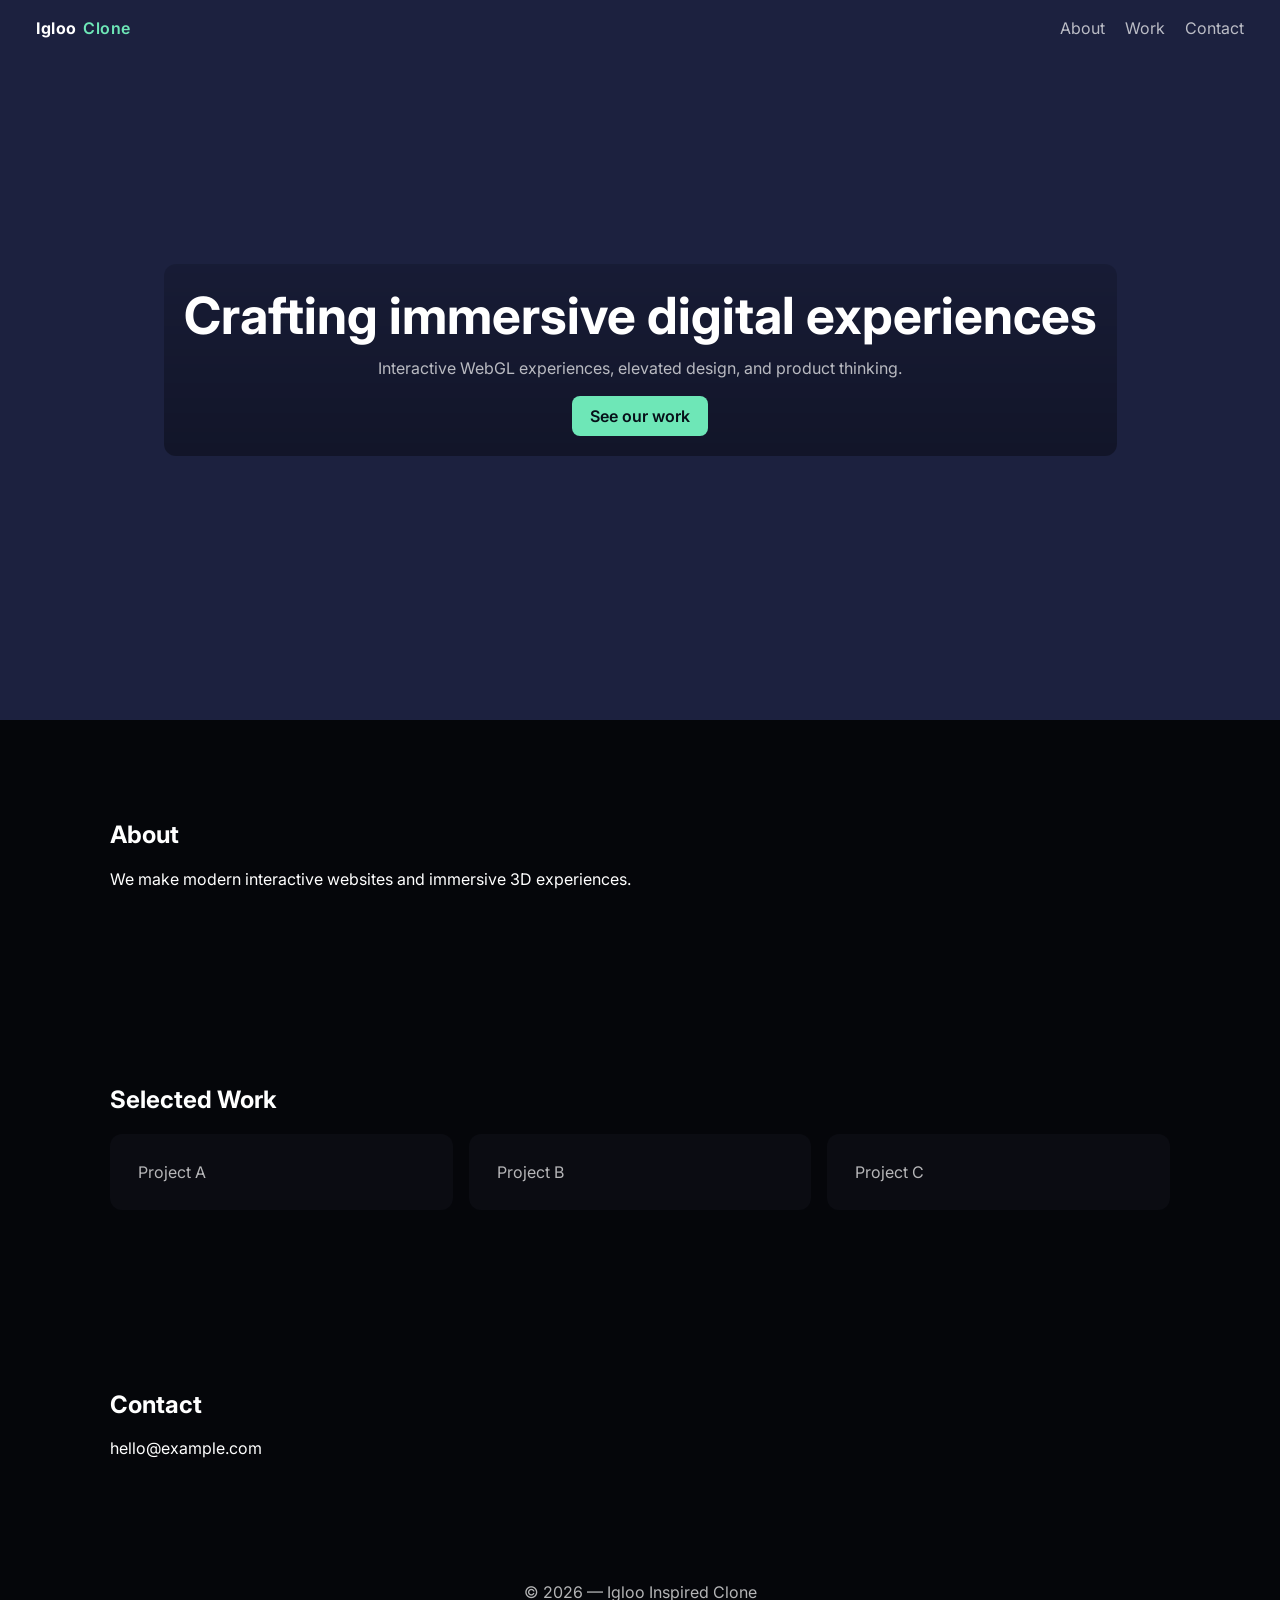
==== igloo-clone/index.html @ 7f8bafae "first commit" ====
<!doctype html>
<html lang="en">
<head>
  <meta charset="utf-8">
  <meta name="viewport" content="width=device-width,initial-scale=1">
  <meta name="description" content="Interactive web experiences and modern design — Igloo-inspired clone.">
  <title>Igloo — Inspired Clone</title>
  <link href="https://fonts.googleapis.com/css2?family=Inter:wght@400;600;700&display=swap" rel="stylesheet">
  <link rel="stylesheet" href="styles.css">
</head>
<body>
  <a class="skip-link" href="#main">Skip to content</a>
  <nav class="site-nav">
    <div class="logo">Igloo<span>Clone</span></div>
    <button class="nav-toggle" aria-label="Toggle navigation" aria-expanded="false">☰</button>
    <ul class="nav-links" role="menu">
      <li role="none"><a role="menuitem" href="#about">About</a></li>
      <li role="none"><a role="menuitem" href="#work">Work</a></li>
      <li role="none"><a role="menuitem" href="#contact">Contact</a></li>
    </ul>
  </nav>

  <header class="hero">
    <canvas id="hero-canvas" aria-hidden="true"></canvas>
    <div class="hero-content">
      <h1>Crafting immersive digital experiences</h1>
      <p>Interactive WebGL experiences, elevated design, and product thinking.</p>
      <a class="btn" href="#work">See our work</a>
    </div>
    <div id="webgl-warning" class="warning" hidden>
      WebGL2 is not available — interactive experience limited.
    </div>
  </header>

  <main id="main">
    <section id="about" class="section">
      <h2>About</h2>
      <p>We make modern interactive websites and immersive 3D experiences.</p>
    </section>

    <section id="work" class="section">
      <h2>Selected Work</h2>
      <div class="cards">
        <div class="card">Project A</div>
        <div class="card">Project B</div>
        <div class="card">Project C</div>
      </div>
    </section>

    <section id="contact" class="section">
      <h2>Contact</h2>
      <p>hello@example.com</p>
    </section>
  </main>

  <footer class="site-footer">
    © 2026 — Igloo Inspired Clone
  </footer>

  <script src="script.js" defer></script>
</body>
</html>
---- igloo-clone/styles.css ----
:root{--bg:#05060a;--accent:#6ee7b7;--muted:rgba(255,255,255,0.7);--card:#0b0c12}
*{box-sizing:border-box}html,body{height:100%}body{margin:0;font-family:Inter,system-ui,Segoe UI,Roboto,Arial;background:var(--bg);color:#fff;-webkit-font-smoothing:antialiased}
.site-nav{display:flex;justify-content:space-between;align-items:center;padding:18px 36px;position:fixed;left:0;right:0;top:0;z-index:10}
.logo{font-weight:700;letter-spacing:0.6px}
.logo span{color:var(--accent);font-weight:600;margin-left:6px}
.nav-links{list-style:none;margin:0;padding:0;display:flex;gap:20px}
.nav-links a{color:var(--muted);text-decoration:none}
.nav-toggle{display:none;background:transparent;border:0;color:var(--muted);font-size:22px}
.hero{position:relative;height:80vh;display:flex;align-items:center;justify-content:center;overflow:hidden}
#hero-canvas{position:absolute;inset:0;width:100%;height:100%;display:block}
.hero-content{position:relative;z-index:2;text-align:center;padding:20px;background:linear-gradient(0deg, rgba(0,0,0,0.35), rgba(0,0,0,0.15));border-radius:12px}
.hero-content h1{font-size:clamp(28px,4vw,56px);margin:0 0 12px}
.hero-content p{color:var(--muted);margin:0 0 18px}
.btn{display:inline-block;padding:10px 18px;background:var(--accent);color:#061018;border-radius:8px;text-decoration:none;font-weight:600}
.warning{position:absolute;left:16px;bottom:16px;z-index:3;background:rgba(0,0,0,0.6);padding:8px 12px;border-radius:8px;color:#ffd1d1}
.section{padding:80px 20px;max-width:1100px;margin:0 auto}
.cards{display:grid;grid-template-columns:repeat(auto-fit,minmax(200px,1fr));gap:16px}
.card{background:var(--card);padding:28px;border-radius:12px;color:var(--muted)}
.site-footer{text-align:center;padding:28px 10px;color:var(--muted)}
/* Accessibility and small-screen nav */
.skip-link{position:absolute;left:-9999px;top:auto;width:1px;height:1px;overflow:hidden}
.skip-link:focus{left:12px;top:12px;width:auto;height:auto;background:#fff;color:#000;padding:8px 12px;border-radius:6px;z-index:20}

html{scroll-behavior:smooth}

@media (max-width:800px){
	.nav-toggle{display:block}
	.nav-links{position:fixed;top:64px;right:16px;background:rgba(8,9,12,0.98);flex-direction:column;padding:12px;border-radius:10px;gap:12px;transform:translateY(-10px);opacity:0;pointer-events:none;transition:opacity .22s,transform .22s}
	.nav-links.open{opacity:1;pointer-events:auto;transform:translateY(0)}
}
@media (max-width:600px){.site-nav{padding:12px 18px}.hero{height:68vh}.hero-content{padding:16px}}
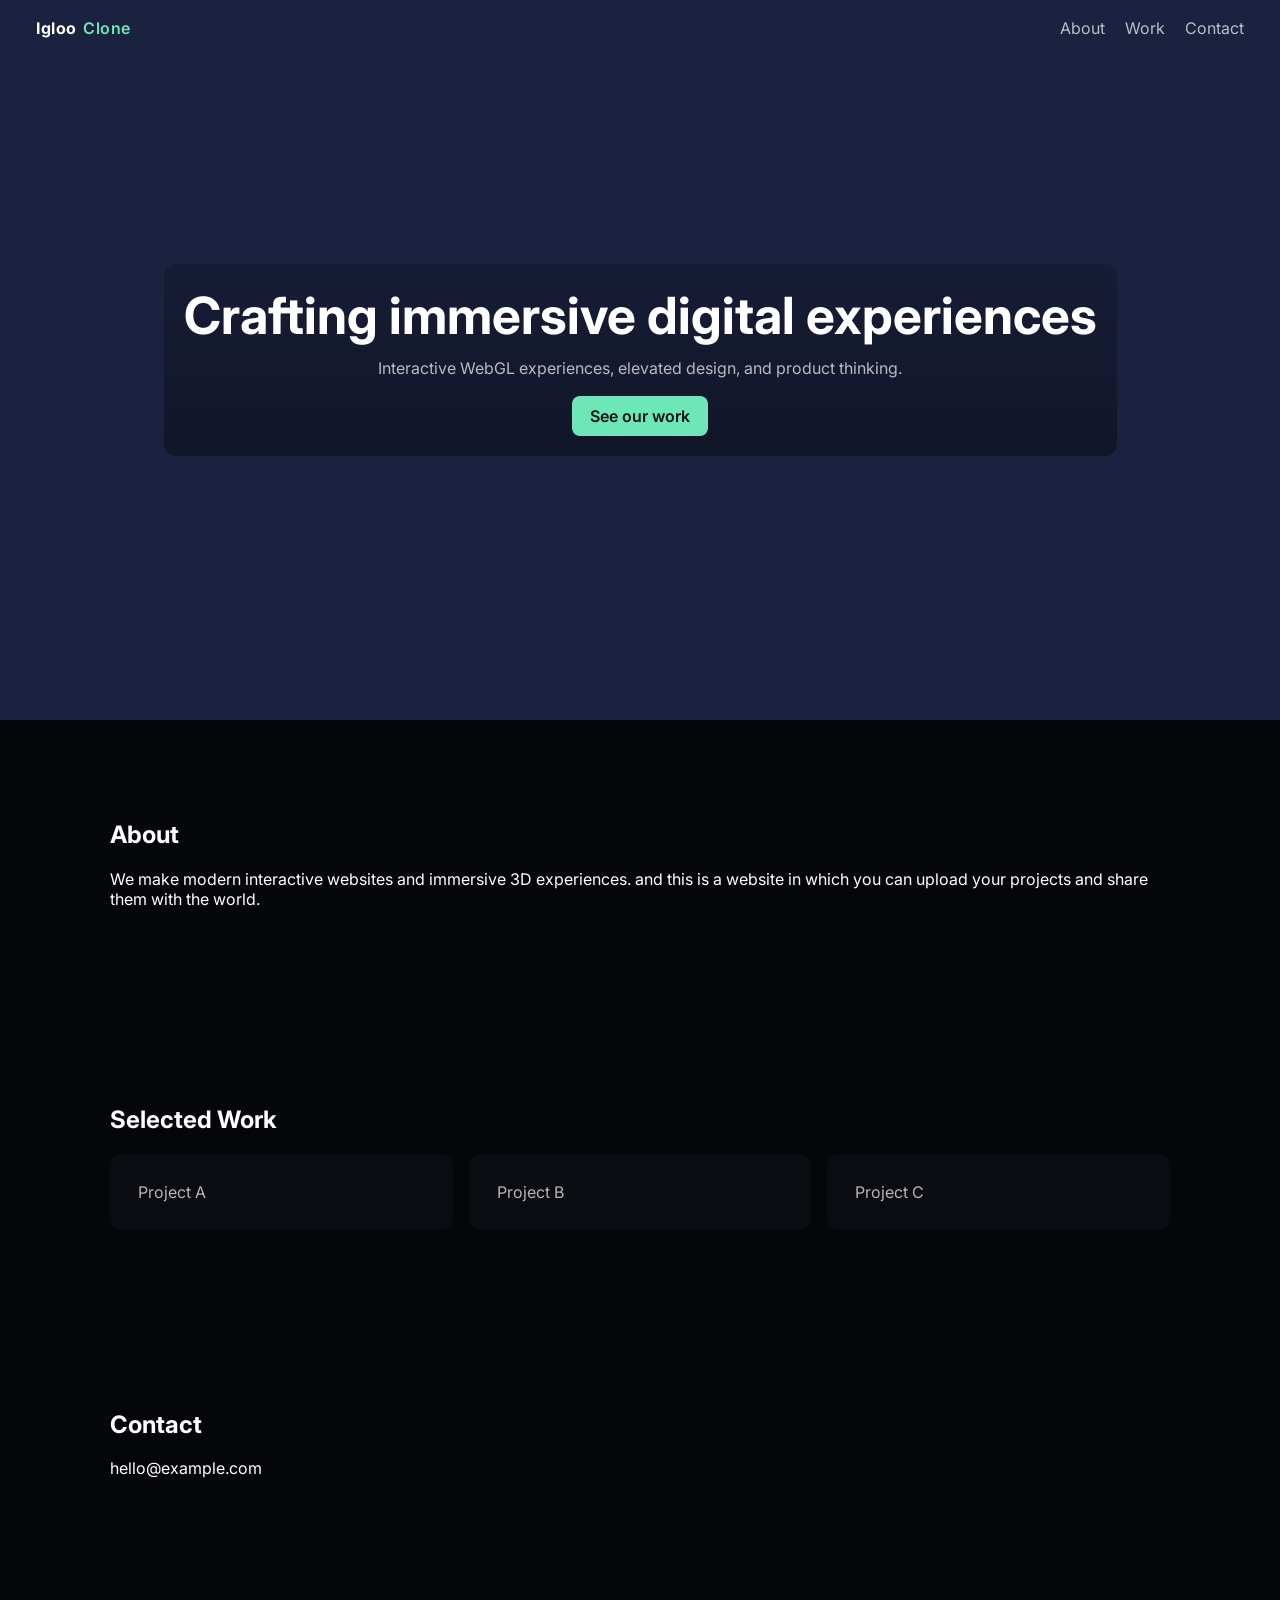
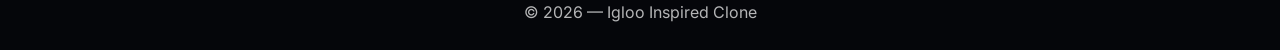
==== commit 9ae1a0dc: "Update index.html in igloo-clone" ====
--- a/igloo-clone/index.html
+++ b/igloo-clone/index.html
@@ -35,7 +35,9 @@
   <main id="main">
     <section id="about" class="section">
       <h2>About</h2>
-      <p>We make modern interactive websites and immersive 3D experiences.</p>
+      <p>We make modern interactive websites and immersive 3D experiences.
+        and this is a website in which you can upload your projects and share them with the world.
+      </p>
     </section>
 
     <section id="work" class="section">
